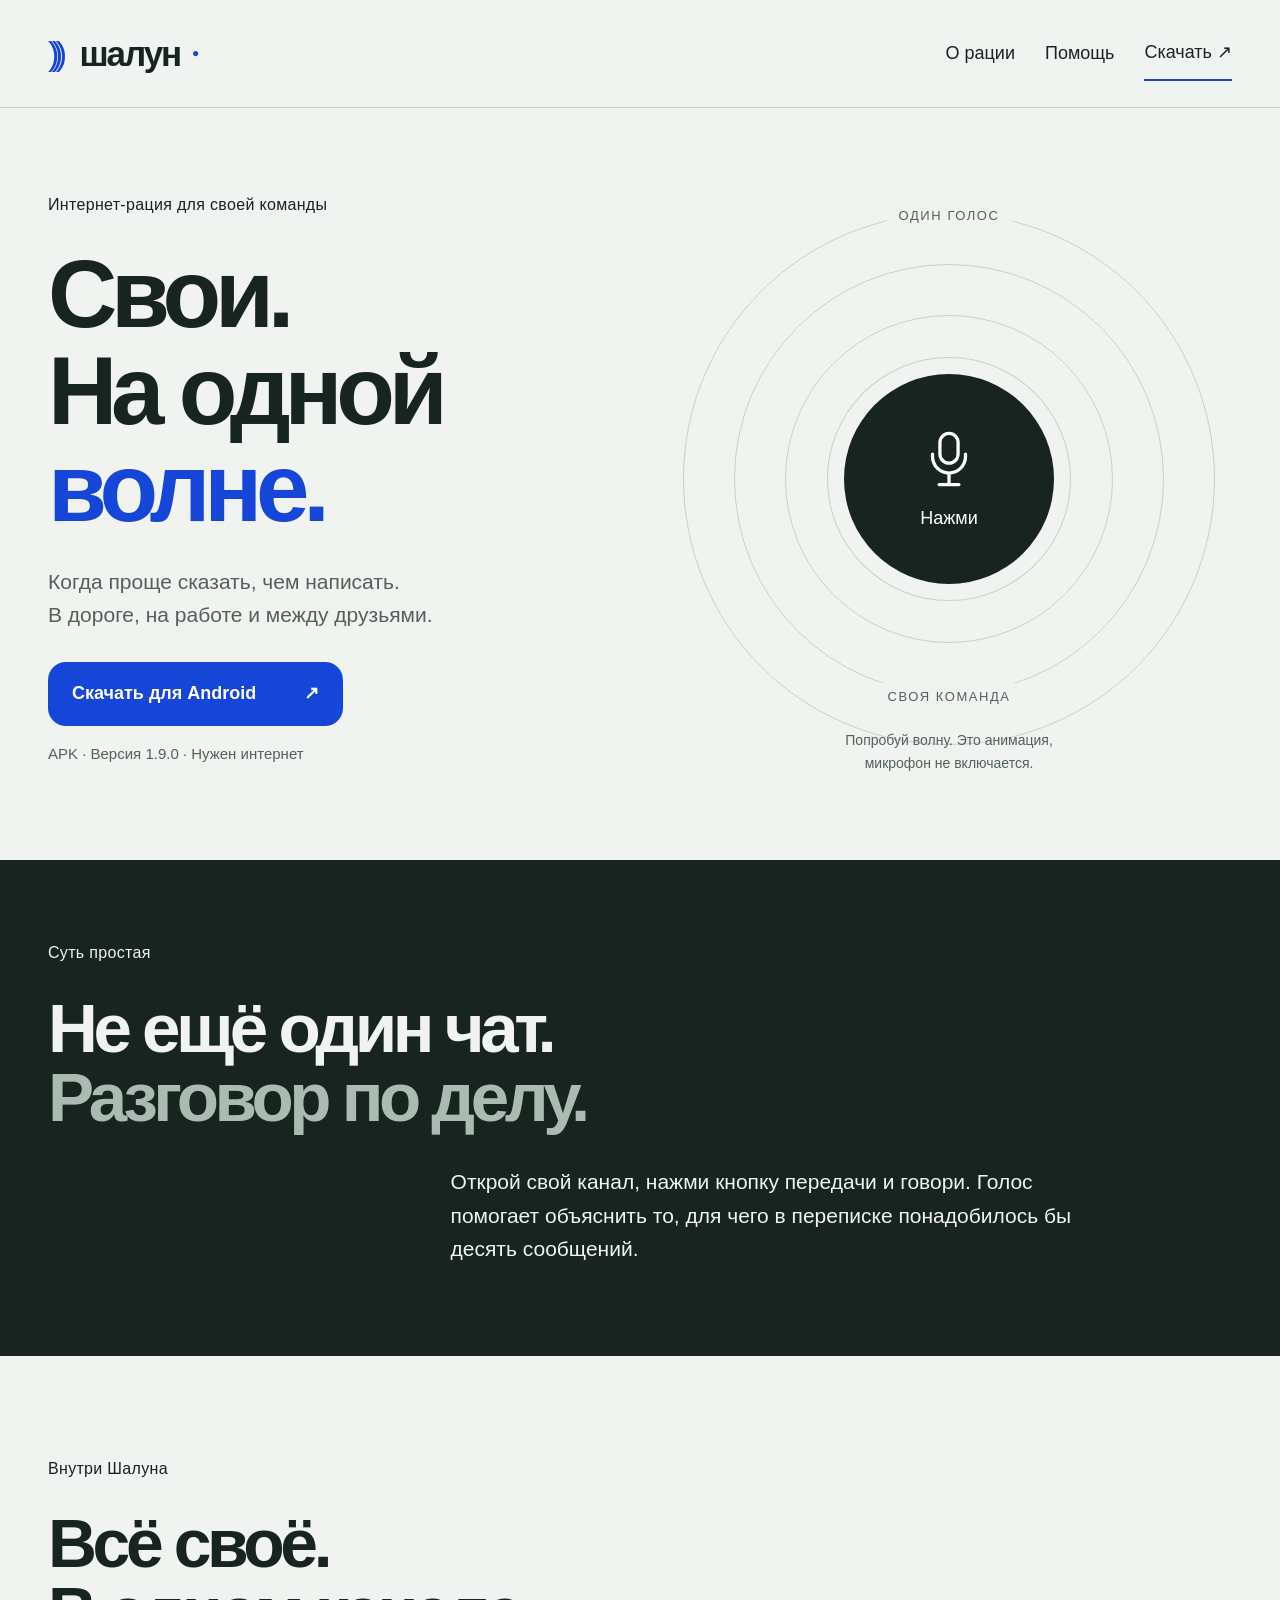
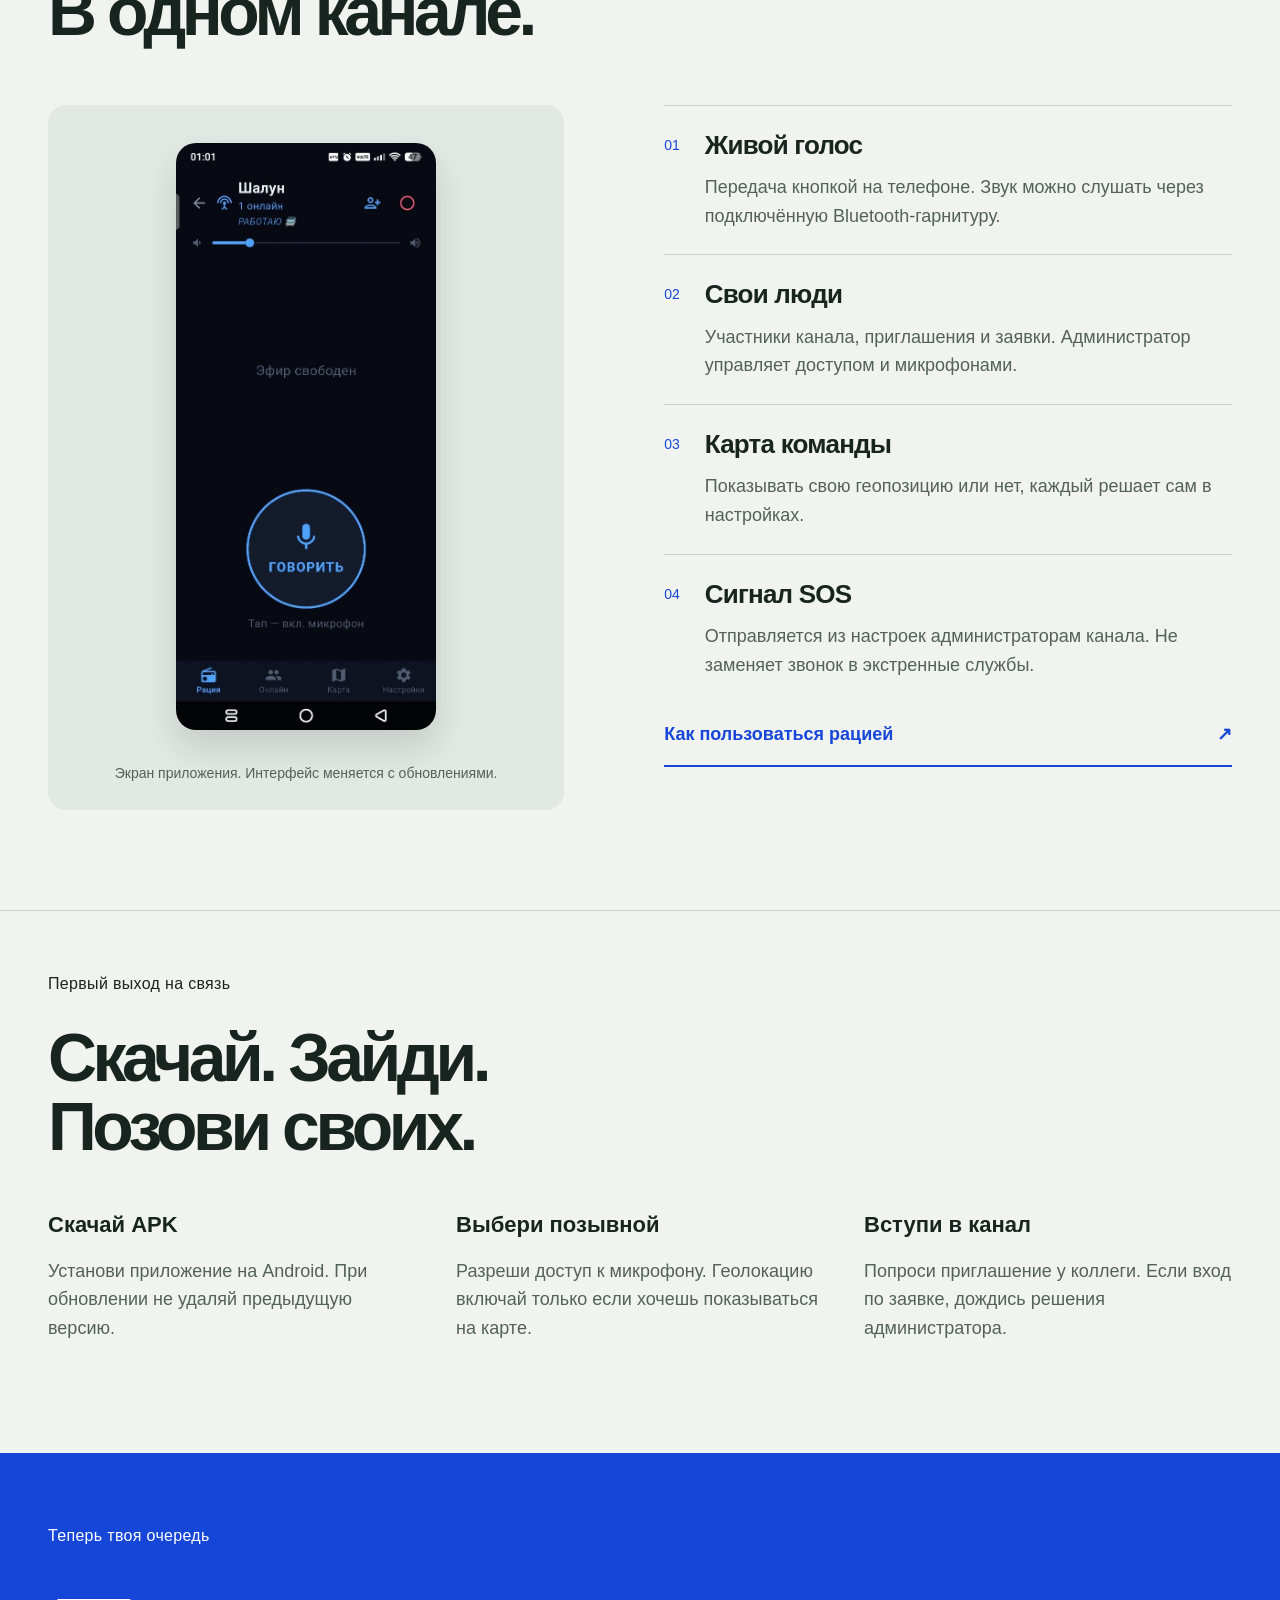
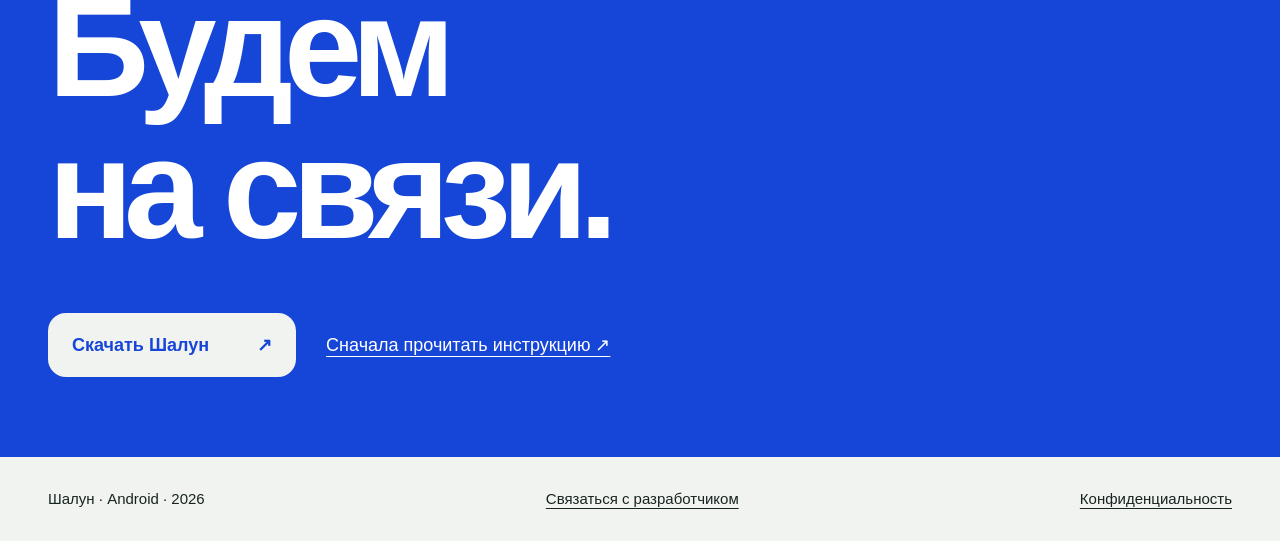
==== next/index.html @ dd41fa24 "Build new Shalun signal concept and help preview from scratch" ====
<!doctype html>
<html lang="ru"><head><meta charset="utf-8"><meta name="viewport" content="width=device-width,initial-scale=1"><meta name="theme-color" content="#f1f3f0"><title>Шалун · Свои на одной волне</title><meta name="description" content="Шалун: интернет-рация для своей команды. Скачайте приложение для Android, общайтесь голосом и найдите инструкции."><link rel="stylesheet" href="style.css"><link rel="icon" href="icon.svg"><meta property="og:title" content="Шалун · Свои на одной волне"><meta property="og:description" content="Меньше переписки. Больше живого голоса."><meta property="og:image" content="https://kelf2009-801.github.io/shalun2-landing/assets/radio.jpg"><link rel="canonical" href="https://kelf2009-801.github.io/shalun2-landing/next/"></head>
<body><a class="skip" href="#main">К содержимому</a><header class="wrap"><a class="brand" href="./" aria-label="Шалун, главная"><span class="mark" aria-hidden="true">)))</span>шалун<span class="brand-dot">●</span></a><nav aria-label="Основная навигация"><a href="#inside">О рации</a><a href="guide.html">Помощь</a><a class="nav-cta" href="../app-release.apk" download>Скачать ↗</a></nav></header>
<main id="main"><section class="hero wrap"><div class="hero-copy"><p class="label">Интернет-рация для своей команды</p><h1>Свои.<br>На одной<br><span>волне.</span></h1><p class="lead">Когда проще сказать, чем написать.<br>В дороге, на работе и между друзьями.</p><a class="button" href="../app-release.apk" download>Скачать для Android <span aria-hidden="true">↗</span></a><p class="small">APK · Версия 1.9.0 · Нужен интернет</p></div><div class="signal-stage"><div class="rings" aria-hidden="true"><i></i><i></i><i></i><i></i></div><div class="signal-label top">ОДИН ГОЛОС</div><button id="pulse" type="button" aria-describedby="demo-note"><svg viewBox="0 0 80 80" aria-hidden="true"><rect x="29" y="9" width="22" height="36" rx="11"/><path d="M20 34v3a20 20 0 0 0 40 0v-3M40 57v14M28 71h24"/></svg><span>Нажми</span></button><div class="signal-label bottom">СВОЯ КОМАНДА</div><p id="demo-note">Попробуй волну. Это анимация,<br>микрофон не включается.</p><span id="pulse-status" class="sr" aria-live="polite"></span></div></section>
<section class="statement"><div class="wrap"><p class="label">Суть простая</p><h2>Не ещё один чат.<br><span>Разговор по делу.</span></h2><p>Открой свой канал, нажми кнопку передачи и говори. Голос помогает объяснить то, для чего в переписке понадобилось бы десять сообщений.</p></div></section>
<section id="inside" class="wrap product"><div class="section-title"><p class="label">Внутри Шалуна</p><h2>Всё своё.<br>В одном канале.</h2></div><div class="product-grid"><figure class="screen"><img src="../assets/radio.jpg" width="1080" height="2400" loading="lazy" alt="Настоящий экран рации Шалун с кнопкой Говорить"><figcaption>Экран приложения. Интерфейс меняется с обновлениями.</figcaption></figure><div class="feature-index"><article><span>01</span><div><h3>Живой голос</h3><p>Передача кнопкой на телефоне. Звук можно слушать через подключённую Bluetooth-гарнитуру.</p></div></article><article><span>02</span><div><h3>Свои люди</h3><p>Участники канала, приглашения и заявки. Администратор управляет доступом и микрофонами.</p></div></article><article><span>03</span><div><h3>Карта команды</h3><p>Показывать свою геопозицию или нет, каждый решает сам в настройках.</p></div></article><article><span>04</span><div><h3>Сигнал SOS</h3><p>Отправляется из настроек администраторам канала. Не заменяет звонок в экстренные службы.</p></div></article><a class="text-link" href="guide.html">Как пользоваться рацией <span aria-hidden="true">↗</span></a></div></div></section>
<section class="start wrap"><p class="label">Первый выход на связь</p><h2>Скачай. Зайди.<br>Позови своих.</h2><div class="steps"><p><strong>Скачай APK</strong>Установи приложение на Android. При обновлении не удаляй предыдущую версию.</p><p><strong>Выбери позывной</strong>Разреши доступ к микрофону. Геолокацию включай только если хочешь показываться на карте.</p><p><strong>Вступи в канал</strong>Попроси приглашение у коллеги. Если вход по заявке, дождись решения администратора.</p></div></section>
<section class="download"><div class="wrap"><p class="label">Теперь твоя очередь</p><h2>Будем<br>на связи.</h2><a class="button light" href="../app-release.apk" download>Скачать Шалун <span aria-hidden="true">↗</span></a><a class="download-guide" href="guide.html">Сначала прочитать инструкцию ↗</a></div></section></main>
<footer class="wrap"><span>Шалун · Android · 2026</span><a href="https://t.me/Vandrey63">Связаться с разработчиком</a><a href="http://45.147.31.67:8000/privacy">Конфиденциальность</a></footer><script src="site.js" defer></script></body></html>
---- next/style.css ----
:root{--ground:#f1f3f0;--ink:#17241f;--muted:#53615b;--line:#c9d1cc;--accent:#1646d7}*{box-sizing:border-box}html{scroll-behavior:smooth;scroll-padding-top:24px}body{margin:0;background:var(--ground);color:var(--ink);font:18px/1.6 'Segoe UI',Arial,sans-serif}a{color:inherit;text-decoration:none}button{font:inherit}a,button{touch-action:manipulation}a:focus-visible,button:focus-visible,summary:focus-visible{outline:3px solid var(--accent);outline-offset:6px}h1,h2,h3,p,figure{margin:0}h1,h2{font-weight:800;letter-spacing:-.065em;line-height:1.01}h3{font-size:26px;letter-spacing:-.03em;line-height:1.2}.wrap{max-width:1320px;margin:auto;padding-left:48px;padding-right:48px}header{display:flex;align-items:center;justify-content:space-between;min-height:108px;gap:30px;border-bottom:1px solid var(--line)}.brand{font-size:35px;letter-spacing:-.06em;font-weight:800;display:flex;align-items:center;gap:12px}.brand-dot{font-size:12px;color:var(--accent);align-self:flex-start;margin-top:18px}.mark{letter-spacing:-.22em;color:var(--accent);font-weight:400;font-size:34px;margin-right:8px}nav{display:flex;gap:30px;align-items:center}nav a{padding:12px 0;transition:transform .2s}nav a:hover{transform:translateY(-3px)}.nav-cta{border-bottom:2px solid var(--accent)}.hero{display:grid;grid-template-columns:1.05fr 1fr;align-items:center;gap:24px;padding-top:76px;padding-bottom:86px}.label{font-size:16px;letter-spacing:.02em;margin-bottom:28px}.hero h1{font-size:clamp(74px,7.5vw,114px)}.hero h1 span{color:var(--accent)}.lead{font-size:21px;margin:28px 0 30px;color:var(--muted)}.button{display:inline-flex;align-items:center;justify-content:space-between;gap:48px;min-height:64px;padding:15px 24px;background:var(--accent);color:#fff;border-radius:18px;font-weight:600;transition:transform .2s,box-shadow .2s}.button:hover{transform:translateY(-4px);box-shadow:0 12px 0 rgba(22,70,215,.12)}.button:active{transform:translateY(0)}.small{font-size:15px;color:var(--muted);margin-top:16px}.signal-stage{position:relative;min-height:590px;display:flex;flex-direction:column;align-items:center;justify-content:center;isolation:isolate}.rings{position:absolute;inset:0;display:grid;place-items:center;z-index:-1;overflow:hidden}.rings i{position:absolute;width:94%;aspect-ratio:1;border:1px solid var(--line);border-radius:50%}.rings i:nth-child(2){width:76%}.rings i:nth-child(3){width:58%}.rings i:nth-child(4){width:40%}.signal-label{position:absolute;font-size:13px;letter-spacing:.12em;color:var(--muted);background:var(--ground);padding:4px 12px}.signal-label.top{top:18px}.signal-label.bottom{bottom:62px}#pulse{border:0;border-radius:50%;width:210px;height:210px;background:var(--ink);color:#fff;cursor:pointer;display:grid;place-content:center;justify-items:center;gap:12px;box-shadow:0 0 0 16px var(--ground),0 0 0 17px var(--line);transition:transform .25s,background .25s}#pulse:hover{background:var(--accent);transform:scale(1.04)}#pulse svg{width:66px;height:66px;fill:none;stroke:currentColor;stroke-width:4;stroke-linecap:round}#pulse span{font-size:18px}#demo-note{position:absolute;bottom:0;font-size:14px;text-align:center;color:var(--muted)}.signal-stage.active .rings i{animation:pulse 1.3s ease-out}.signal-stage.active .rings i:nth-child(2){animation-delay:.1s}.signal-stage.active .rings i:nth-child(3){animation-delay:.2s}@keyframes pulse{0%{transform:scale(.9);border-color:var(--accent)}100%{transform:scale(1.12);border-color:var(--line)}}.statement{background:var(--ink);color:var(--ground);padding:80px 0 90px}.statement h2{font-size:clamp(42px,5.4vw,78px)}.statement h2 span{color:#aabbb1}.statement p:last-child{max-width:650px;margin:32px 0 0 34%;font-size:21px}.product{padding-top:100px;padding-bottom:100px}.section-title h2,.start h2{font-size:clamp(44px,5.3vw,74px)}.product-grid{display:grid;grid-template-columns:1fr 1.1fr;gap:100px;margin-top:58px;align-items:start}.screen{text-align:center;background:#e2e8e3;padding:38px 28px 25px;border-radius:18px}.screen img{width:min(260px,100%);height:auto;border-radius:20px;box-shadow:0 18px 35px #17241f24}.screen figcaption{font-size:14px;color:var(--muted);margin-top:24px}.feature-index article{display:flex;gap:25px;border-top:1px solid var(--line);padding:24px 0}.feature-index article>span{color:var(--accent);font-size:14px;padding-top:4px}.feature-index p{color:var(--muted);margin-top:12px;font-size:18px}.text-link{display:flex;justify-content:space-between;border-bottom:2px solid var(--accent);padding:16px 0;color:var(--accent);font-weight:600}.text-link span{transition:transform .2s}.text-link:hover span{transform:translate(5px,-5px)}.start{padding-top:60px;padding-bottom:110px;border-top:1px solid var(--line)}.steps{display:grid;grid-template-columns:repeat(3,1fr);gap:40px;margin-top:46px}.steps p{color:var(--muted)}.steps strong{display:block;color:var(--ink);font-size:22px;margin-bottom:14px}.download{background:var(--accent);color:#fff;padding:70px 0 80px}.download h2{font-size:clamp(76px,11vw,148px);margin-bottom:40px}.light{background:var(--ground);color:var(--accent)}.download-guide{display:inline-block;margin:20px 0 0 30px;min-height:44px;padding:10px 0;text-decoration:underline;text-underline-offset:5px}footer{display:flex;justify-content:space-between;gap:20px;padding-top:30px;padding-bottom:30px;font-size:15px;flex-wrap:wrap}footer a{text-decoration:underline;text-underline-offset:4px}.skip{position:absolute;left:10px;top:-100px;background:var(--ink);color:#fff;padding:12px;z-index:10}.skip:focus{top:10px}.sr{position:absolute;width:1px;height:1px;overflow:hidden;clip-path:inset(50%)}.guide{max-width:950px;padding-top:70px;padding-bottom:100px}.guide h1{font-size:clamp(55px,8vw,90px);margin-bottom:30px}.guide>p{color:var(--muted);margin-bottom:40px}.guide details{border-top:1px solid var(--line);padding:22px 0}.guide summary{font-size:25px;font-weight:600;cursor:pointer}.guide details p,.guide details ol{margin-top:20px;max-width:700px}.guide .notice{padding:24px;background:#e0e6f7;border-radius:18px;margin-top:40px;color:var(--ink)}@media(max-width:900px){.wrap{padding-left:28px;padding-right:28px}.hero{grid-template-columns:1fr 1fr}.hero h1{font-size:74px}.signal-stage{min-height:480px}#pulse{width:160px;height:160px}.product-grid{gap:40px}.statement p:last-child{margin-left:0}}@media(max-width:650px){.wrap{padding-left:22px;padding-right:22px}header{min-height:86px;gap:12px}.brand{font-size:27px;gap:8px}.mark{font-size:26px}nav{gap:16px;font-size:16px}nav a:first-child{display:none}.hero{grid-template-columns:1fr;padding-top:44px;padding-bottom:50px}.hero h1{font-size:clamp(64px,15vw,88px)}.label{margin-bottom:22px}.lead{font-size:19px}.button{width:100%;gap:20px}.signal-stage{min-height:350px;margin-top:18px}.signal-label.bottom{bottom:55px}.signal-label.top{top:4px}.rings i{width:98%}#pulse{width:170px;height:170px}.statement{padding:54px 0}.statement p:last-child{font-size:19px}.product{padding-top:65px;padding-bottom:65px}.product-grid{grid-template-columns:1fr;gap:36px;margin-top:35px}.screen{padding:28px}.screen img{width:230px}.feature-index article{gap:18px}.start{padding-top:45px;padding-bottom:60px}.steps{grid-template-columns:1fr;gap:28px;margin-top:30px}.download{padding:55px 0}.download-guide{margin-left:0}footer{flex-direction:column;gap:12px}.guide{padding-top:45px}.guide summary{font-size:22px}}@media(prefers-reduced-motion:reduce){html{scroll-behavior:auto}*,*::before,*::after{animation:none!important;transition:none!important}}
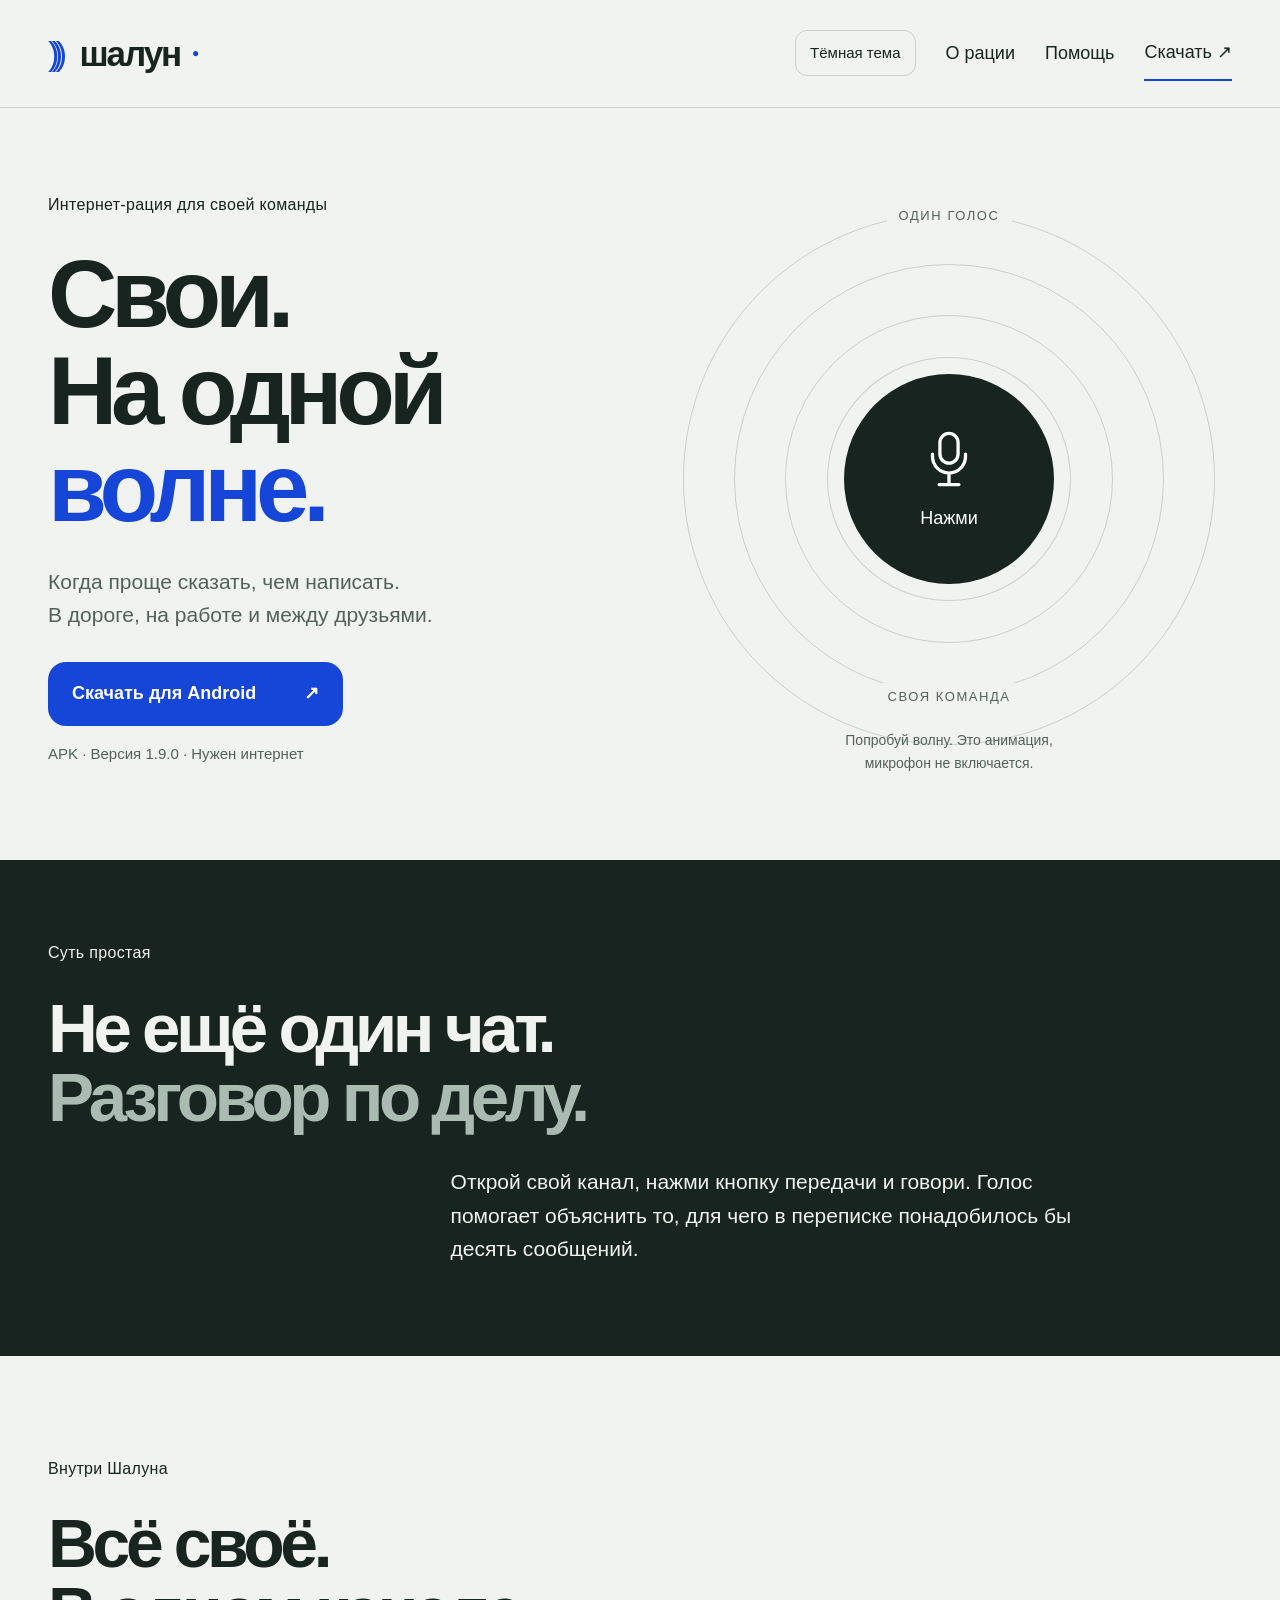
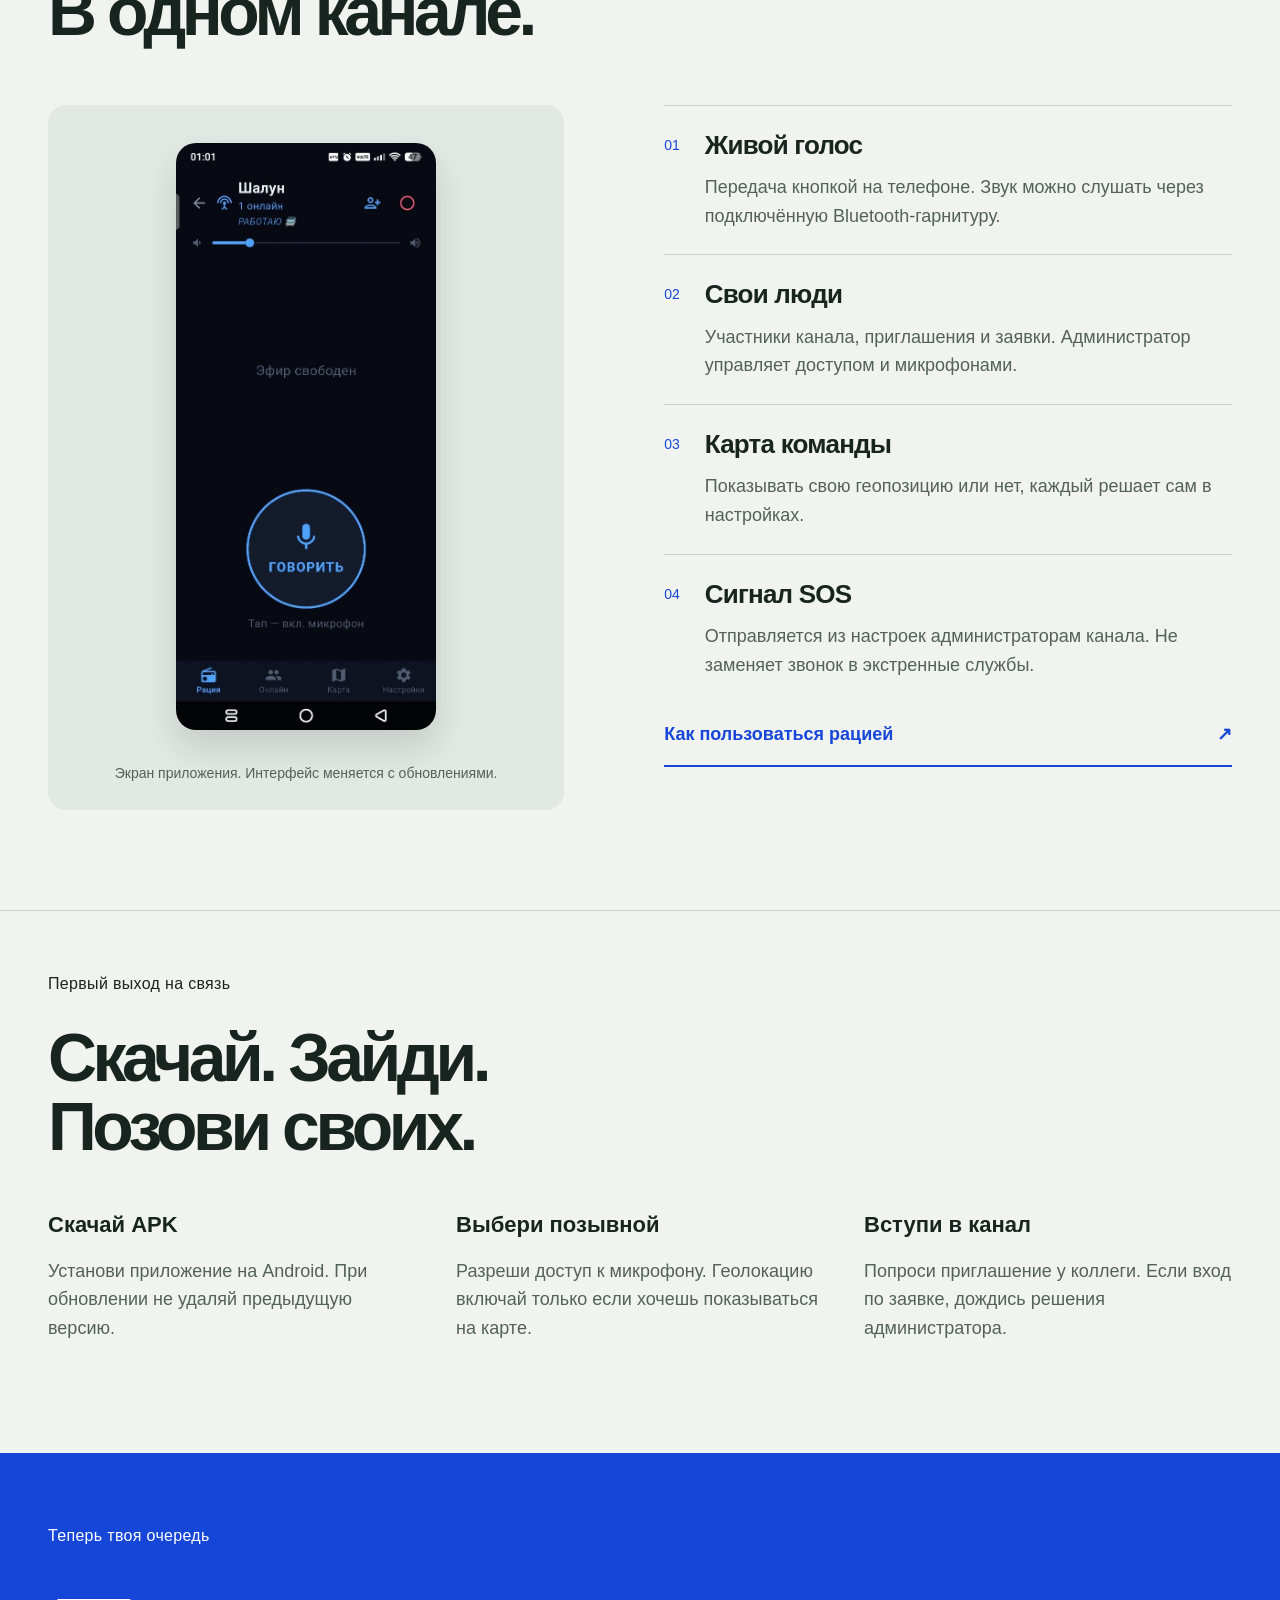
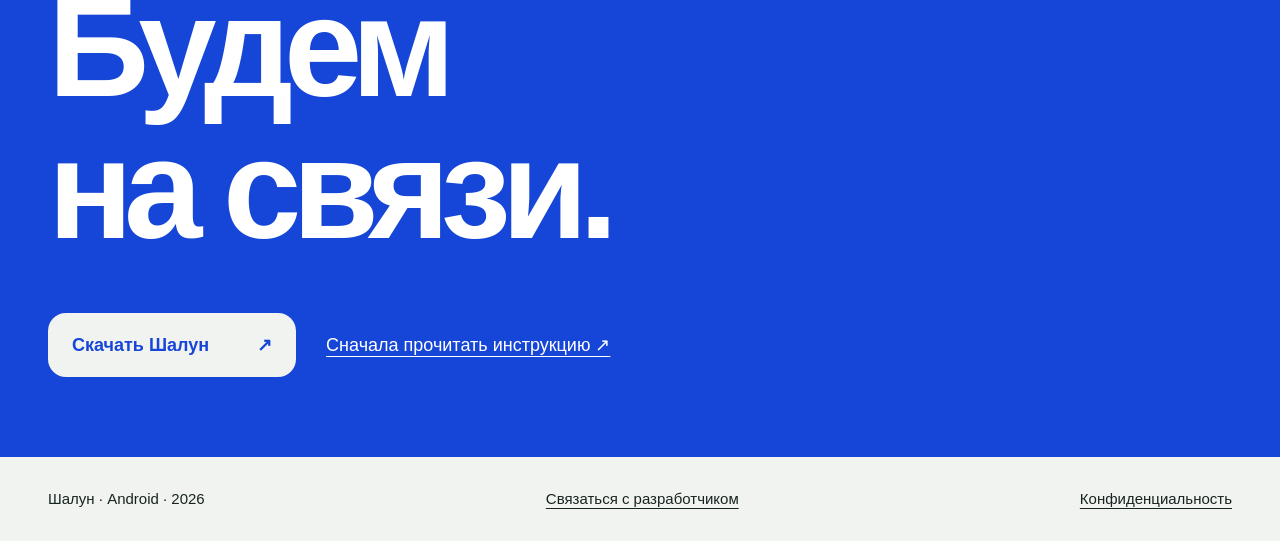
==== commit 242e62c2: "Add persistent light and graphite dark themes" ====
--- a/next/index.html
+++ b/next/index.html
@@ -1,6 +1,6 @@
 <!doctype html>
 <html lang="ru"><head><meta charset="utf-8"><meta name="viewport" content="width=device-width,initial-scale=1"><meta name="theme-color" content="#f1f3f0"><title>Шалун · Свои на одной волне</title><meta name="description" content="Шалун: интернет-рация для своей команды. Скачайте приложение для Android, общайтесь голосом и найдите инструкции."><link rel="stylesheet" href="style.css"><link rel="icon" href="icon.svg"><meta property="og:title" content="Шалун · Свои на одной волне"><meta property="og:description" content="Меньше переписки. Больше живого голоса."><meta property="og:image" content="https://kelf2009-801.github.io/shalun2-landing/assets/radio.jpg"><link rel="canonical" href="https://kelf2009-801.github.io/shalun2-landing/next/"></head>
-<body><a class="skip" href="#main">К содержимому</a><header class="wrap"><a class="brand" href="./" aria-label="Шалун, главная"><span class="mark" aria-hidden="true">)))</span>шалун<span class="brand-dot">●</span></a><nav aria-label="Основная навигация"><a href="#inside">О рации</a><a href="guide.html">Помощь</a><a class="nav-cta" href="../app-release.apk" download>Скачать ↗</a></nav></header>
+<body><a class="skip" href="#main">К содержимому</a><header class="wrap"><a class="brand" href="./" aria-label="Шалун, главная"><span class="mark" aria-hidden="true">)))</span>шалун<span class="brand-dot">●</span></a><nav aria-label="Основная навигация"><button class="theme-toggle" type="button" aria-label="Включить тёмную тему" aria-pressed="false">Тёмная тема</button><a href="#inside">О рации</a><a href="guide.html">Помощь</a><a class="nav-cta" href="../app-release.apk" download>Скачать ↗</a></nav></header>
 <main id="main"><section class="hero wrap"><div class="hero-copy"><p class="label">Интернет-рация для своей команды</p><h1>Свои.<br>На одной<br><span>волне.</span></h1><p class="lead">Когда проще сказать, чем написать.<br>В дороге, на работе и между друзьями.</p><a class="button" href="../app-release.apk" download>Скачать для Android <span aria-hidden="true">↗</span></a><p class="small">APK · Версия 1.9.0 · Нужен интернет</p></div><div class="signal-stage"><div class="rings" aria-hidden="true"><i></i><i></i><i></i><i></i></div><div class="signal-label top">ОДИН ГОЛОС</div><button id="pulse" type="button" aria-describedby="demo-note"><svg viewBox="0 0 80 80" aria-hidden="true"><rect x="29" y="9" width="22" height="36" rx="11"/><path d="M20 34v3a20 20 0 0 0 40 0v-3M40 57v14M28 71h24"/></svg><span>Нажми</span></button><div class="signal-label bottom">СВОЯ КОМАНДА</div><p id="demo-note">Попробуй волну. Это анимация,<br>микрофон не включается.</p><span id="pulse-status" class="sr" aria-live="polite"></span></div></section>
 <section class="statement"><div class="wrap"><p class="label">Суть простая</p><h2>Не ещё один чат.<br><span>Разговор по делу.</span></h2><p>Открой свой канал, нажми кнопку передачи и говори. Голос помогает объяснить то, для чего в переписке понадобилось бы десять сообщений.</p></div></section>
 <section id="inside" class="wrap product"><div class="section-title"><p class="label">Внутри Шалуна</p><h2>Всё своё.<br>В одном канале.</h2></div><div class="product-grid"><figure class="screen"><img src="../assets/radio.jpg" width="1080" height="2400" loading="lazy" alt="Настоящий экран рации Шалун с кнопкой Говорить"><figcaption>Экран приложения. Интерфейс меняется с обновлениями.</figcaption></figure><div class="feature-index"><article><span>01</span><div><h3>Живой голос</h3><p>Передача кнопкой на телефоне. Звук можно слушать через подключённую Bluetooth-гарнитуру.</p></div></article><article><span>02</span><div><h3>Свои люди</h3><p>Участники канала, приглашения и заявки. Администратор управляет доступом и микрофонами.</p></div></article><article><span>03</span><div><h3>Карта команды</h3><p>Показывать свою геопозицию или нет, каждый решает сам в настройках.</p></div></article><article><span>04</span><div><h3>Сигнал SOS</h3><p>Отправляется из настроек администраторам канала. Не заменяет звонок в экстренные службы.</p></div></article><a class="text-link" href="guide.html">Как пользоваться рацией <span aria-hidden="true">↗</span></a></div></div></section>
--- a/next/style.css
+++ b/next/style.css
@@ -1 +1,14 @@
+.theme-toggle{border:1px solid var(--line);border-radius:12px;background:var(--ground);color:var(--ink);padding:10px 14px;min-height:44px;cursor:pointer;font-size:15px;white-space:nowrap}.theme-toggle:hover{transform:translateY(-2px)}
+html[data-theme="dark"]{color-scheme:dark;--ground:#11191e;--ink:#eef4f5;--muted:#a8bbc3;--line:#384a54;--accent:#83b9ff}
+html[data-theme="dark"] .button{background:#83b9ff;color:#10233c}
+html[data-theme="dark"] .statement{background:#1e2b33;color:#eef4f5}
+html[data-theme="dark"] .statement h2 span{color:#b6c8d0}
+html[data-theme="dark"] .screen{background:#1e2b33}
+html[data-theme="dark"] #pulse{background:#83b9ff;color:#10233c}
+html[data-theme="dark"] #pulse:hover{background:#b6d5ff}
+html[data-theme="dark"] .download{background:#193d75;color:#eef4f5}
+html[data-theme="dark"] .light{background:#eef4f5;color:#193d75}
+html[data-theme="dark"] .guide .notice{background:#233d55;color:#eef4f5}
+html[data-theme="dark"] .skip{background:#eef4f5;color:#11191e}
+@media(max-width:650px){header.wrap{flex-wrap:wrap;padding-top:15px;padding-bottom:15px;gap:10px}header nav{width:100%;justify-content:space-between;gap:10px}header nav a:first-child{display:inline-block}.theme-toggle{font-size:14px;padding:10px}}
 :root{--ground:#f1f3f0;--ink:#17241f;--muted:#53615b;--line:#c9d1cc;--accent:#1646d7}*{box-sizing:border-box}html{scroll-behavior:smooth;scroll-padding-top:24px}body{margin:0;background:var(--ground);color:var(--ink);font:18px/1.6 'Segoe UI',Arial,sans-serif}a{color:inherit;text-decoration:none}button{font:inherit}a,button{touch-action:manipulation}a:focus-visible,button:focus-visible,summary:focus-visible{outline:3px solid var(--accent);outline-offset:6px}h1,h2,h3,p,figure{margin:0}h1,h2{font-weight:800;letter-spacing:-.065em;line-height:1.01}h3{font-size:26px;letter-spacing:-.03em;line-height:1.2}.wrap{max-width:1320px;margin:auto;padding-left:48px;padding-right:48px}header{display:flex;align-items:center;justify-content:space-between;min-height:108px;gap:30px;border-bottom:1px solid var(--line)}.brand{font-size:35px;letter-spacing:-.06em;font-weight:800;display:flex;align-items:center;gap:12px}.brand-dot{font-size:12px;color:var(--accent);align-self:flex-start;margin-top:18px}.mark{letter-spacing:-.22em;color:var(--accent);font-weight:400;font-size:34px;margin-right:8px}nav{display:flex;gap:30px;align-items:center}nav a{padding:12px 0;transition:transform .2s}nav a:hover{transform:translateY(-3px)}.nav-cta{border-bottom:2px solid var(--accent)}.hero{display:grid;grid-template-columns:1.05fr 1fr;align-items:center;gap:24px;padding-top:76px;padding-bottom:86px}.label{font-size:16px;letter-spacing:.02em;margin-bottom:28px}.hero h1{font-size:clamp(74px,7.5vw,114px)}.hero h1 span{color:var(--accent)}.lead{font-size:21px;margin:28px 0 30px;color:var(--muted)}.button{display:inline-flex;align-items:center;justify-content:space-between;gap:48px;min-height:64px;padding:15px 24px;background:var(--accent);color:#fff;border-radius:18px;font-weight:600;transition:transform .2s,box-shadow .2s}.button:hover{transform:translateY(-4px);box-shadow:0 12px 0 rgba(22,70,215,.12)}.button:active{transform:translateY(0)}.small{font-size:15px;color:var(--muted);margin-top:16px}.signal-stage{position:relative;min-height:590px;display:flex;flex-direction:column;align-items:center;justify-content:center;isolation:isolate}.rings{position:absolute;inset:0;display:grid;place-items:center;z-index:-1;overflow:hidden}.rings i{position:absolute;width:94%;aspect-ratio:1;border:1px solid var(--line);border-radius:50%}.rings i:nth-child(2){width:76%}.rings i:nth-child(3){width:58%}.rings i:nth-child(4){width:40%}.signal-label{position:absolute;font-size:13px;letter-spacing:.12em;color:var(--muted);background:var(--ground);padding:4px 12px}.signal-label.top{top:18px}.signal-label.bottom{bottom:62px}#pulse{border:0;border-radius:50%;width:210px;height:210px;background:var(--ink);color:#fff;cursor:pointer;display:grid;place-content:center;justify-items:center;gap:12px;box-shadow:0 0 0 16px var(--ground),0 0 0 17px var(--line);transition:transform .25s,background .25s}#pulse:hover{background:var(--accent);transform:scale(1.04)}#pulse svg{width:66px;height:66px;fill:none;stroke:currentColor;stroke-width:4;stroke-linecap:round}#pulse span{font-size:18px}#demo-note{position:absolute;bottom:0;font-size:14px;text-align:center;color:var(--muted)}.signal-stage.active .rings i{animation:pulse 1.3s ease-out}.signal-stage.active .rings i:nth-child(2){animation-delay:.1s}.signal-stage.active .rings i:nth-child(3){animation-delay:.2s}@keyframes pulse{0%{transform:scale(.9);border-color:var(--accent)}100%{transform:scale(1.12);border-color:var(--line)}}.statement{background:var(--ink);color:var(--ground);padding:80px 0 90px}.statement h2{font-size:clamp(42px,5.4vw,78px)}.statement h2 span{color:#aabbb1}.statement p:last-child{max-width:650px;margin:32px 0 0 34%;font-size:21px}.product{padding-top:100px;padding-bottom:100px}.section-title h2,.start h2{font-size:clamp(44px,5.3vw,74px)}.product-grid{display:grid;grid-template-columns:1fr 1.1fr;gap:100px;margin-top:58px;align-items:start}.screen{text-align:center;background:#e2e8e3;padding:38px 28px 25px;border-radius:18px}.screen img{width:min(260px,100%);height:auto;border-radius:20px;box-shadow:0 18px 35px #17241f24}.screen figcaption{font-size:14px;color:var(--muted);margin-top:24px}.feature-index article{display:flex;gap:25px;border-top:1px solid var(--line);padding:24px 0}.feature-index article>span{color:var(--accent);font-size:14px;padding-top:4px}.feature-index p{color:var(--muted);margin-top:12px;font-size:18px}.text-link{display:flex;justify-content:space-between;border-bottom:2px solid var(--accent);padding:16px 0;color:var(--accent);font-weight:600}.text-link span{transition:transform .2s}.text-link:hover span{transform:translate(5px,-5px)}.start{padding-top:60px;padding-bottom:110px;border-top:1px solid var(--line)}.steps{display:grid;grid-template-columns:repeat(3,1fr);gap:40px;margin-top:46px}.steps p{color:var(--muted)}.steps strong{display:block;color:var(--ink);font-size:22px;margin-bottom:14px}.download{background:var(--accent);color:#fff;padding:70px 0 80px}.download h2{font-size:clamp(76px,11vw,148px);margin-bottom:40px}.light{background:var(--ground);color:var(--accent)}.download-guide{display:inline-block;margin:20px 0 0 30px;min-height:44px;padding:10px 0;text-decoration:underline;text-underline-offset:5px}footer{display:flex;justify-content:space-between;gap:20px;padding-top:30px;padding-bottom:30px;font-size:15px;flex-wrap:wrap}footer a{text-decoration:underline;text-underline-offset:4px}.skip{position:absolute;left:10px;top:-100px;background:var(--ink);color:#fff;padding:12px;z-index:10}.skip:focus{top:10px}.sr{position:absolute;width:1px;height:1px;overflow:hidden;clip-path:inset(50%)}.guide{max-width:950px;padding-top:70px;padding-bottom:100px}.guide h1{font-size:clamp(55px,8vw,90px);margin-bottom:30px}.guide>p{color:var(--muted);margin-bottom:40px}.guide details{border-top:1px solid var(--line);padding:22px 0}.guide summary{font-size:25px;font-weight:600;cursor:pointer}.guide details p,.guide details ol{margin-top:20px;max-width:700px}.guide .notice{padding:24px;background:#e0e6f7;border-radius:18px;margin-top:40px;color:var(--ink)}@media(max-width:900px){.wrap{padding-left:28px;padding-right:28px}.hero{grid-template-columns:1fr 1fr}.hero h1{font-size:74px}.signal-stage{min-height:480px}#pulse{width:160px;height:160px}.product-grid{gap:40px}.statement p:last-child{margin-left:0}}@media(max-width:650px){.wrap{padding-left:22px;padding-right:22px}header{min-height:86px;gap:12px}.brand{font-size:27px;gap:8px}.mark{font-size:26px}nav{gap:16px;font-size:16px}nav a:first-child{display:none}.hero{grid-template-columns:1fr;padding-top:44px;padding-bottom:50px}.hero h1{font-size:clamp(64px,15vw,88px)}.label{margin-bottom:22px}.lead{font-size:19px}.button{width:100%;gap:20px}.signal-stage{min-height:350px;margin-top:18px}.signal-label.bottom{bottom:55px}.signal-label.top{top:4px}.rings i{width:98%}#pulse{width:170px;height:170px}.statement{padding:54px 0}.statement p:last-child{font-size:19px}.product{padding-top:65px;padding-bottom:65px}.product-grid{grid-template-columns:1fr;gap:36px;margin-top:35px}.screen{padding:28px}.screen img{width:230px}.feature-index article{gap:18px}.start{padding-top:45px;padding-bottom:60px}.steps{grid-template-columns:1fr;gap:28px;margin-top:30px}.download{padding:55px 0}.download-guide{margin-left:0}footer{flex-direction:column;gap:12px}.guide{padding-top:45px}.guide summary{font-size:22px}}@media(prefers-reduced-motion:reduce){html{scroll-behavior:auto}*,*::before,*::after{animation:none!important;transition:none!important}}
